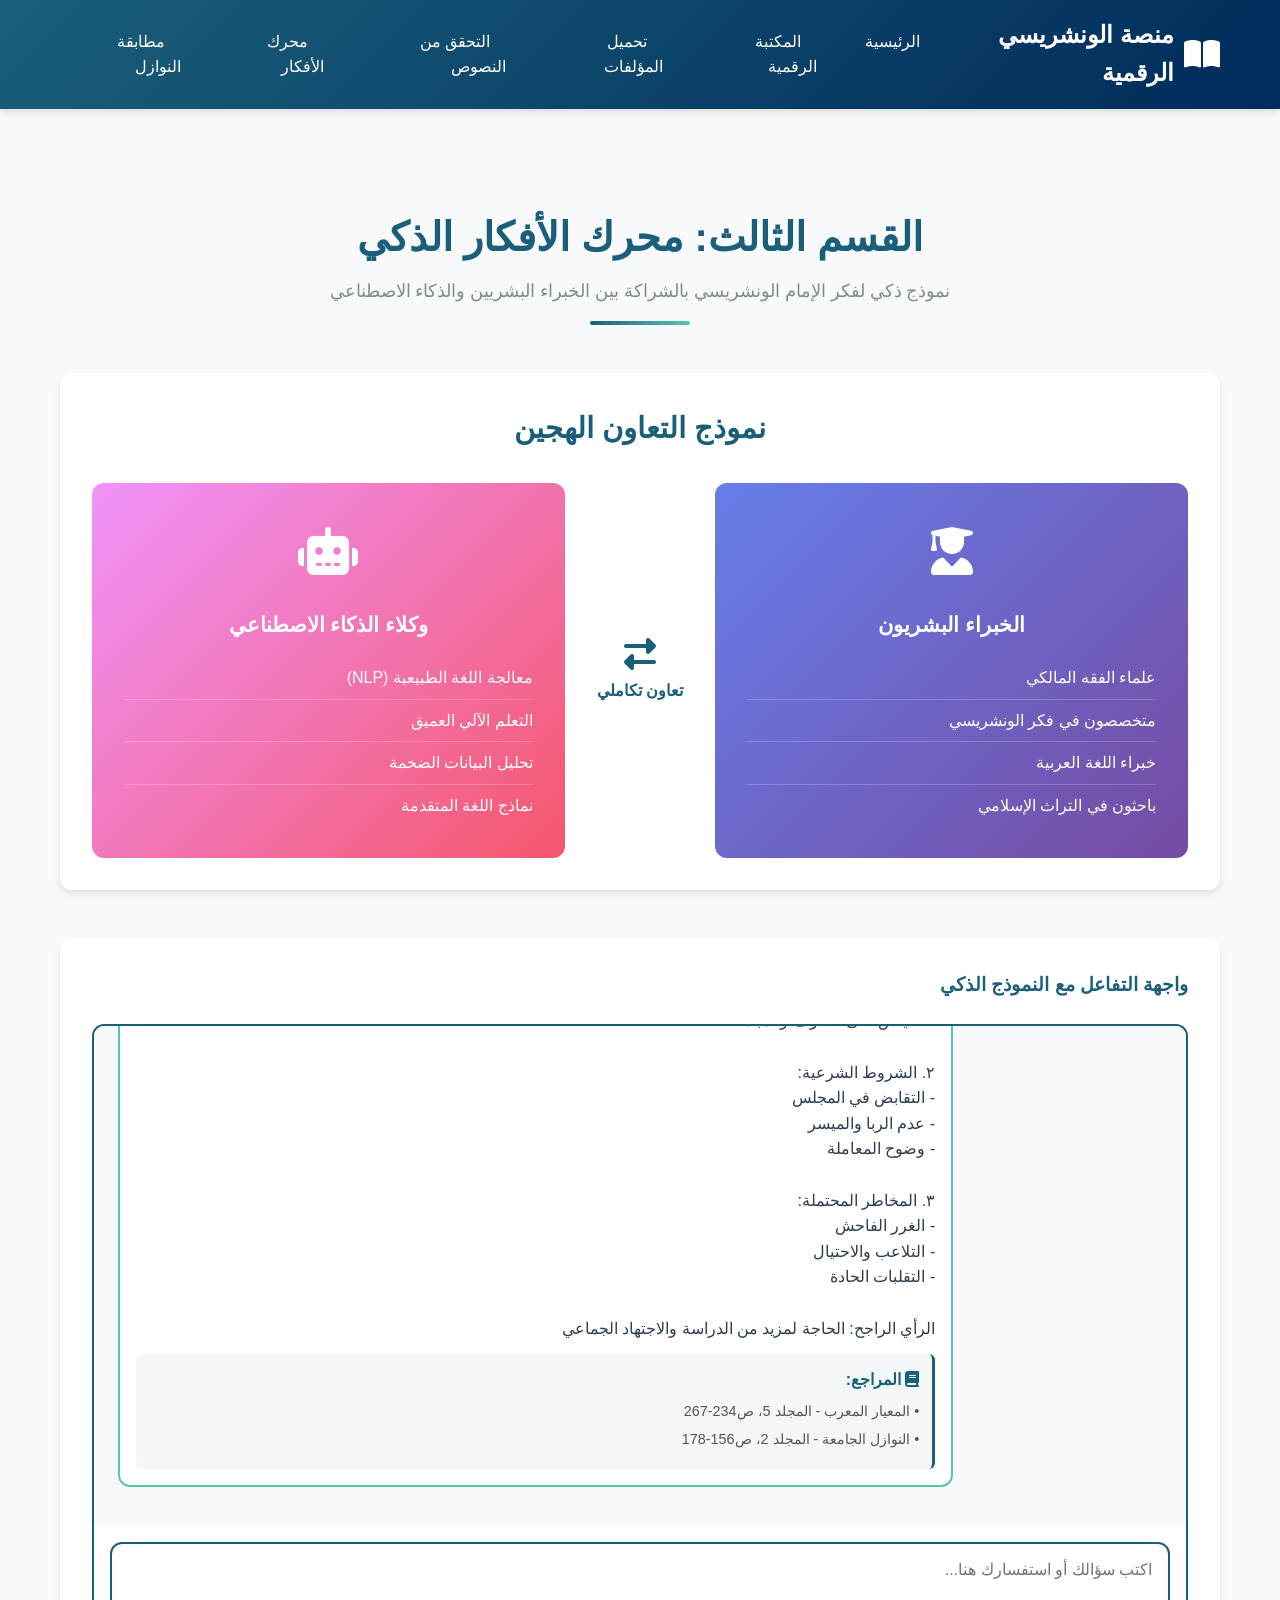
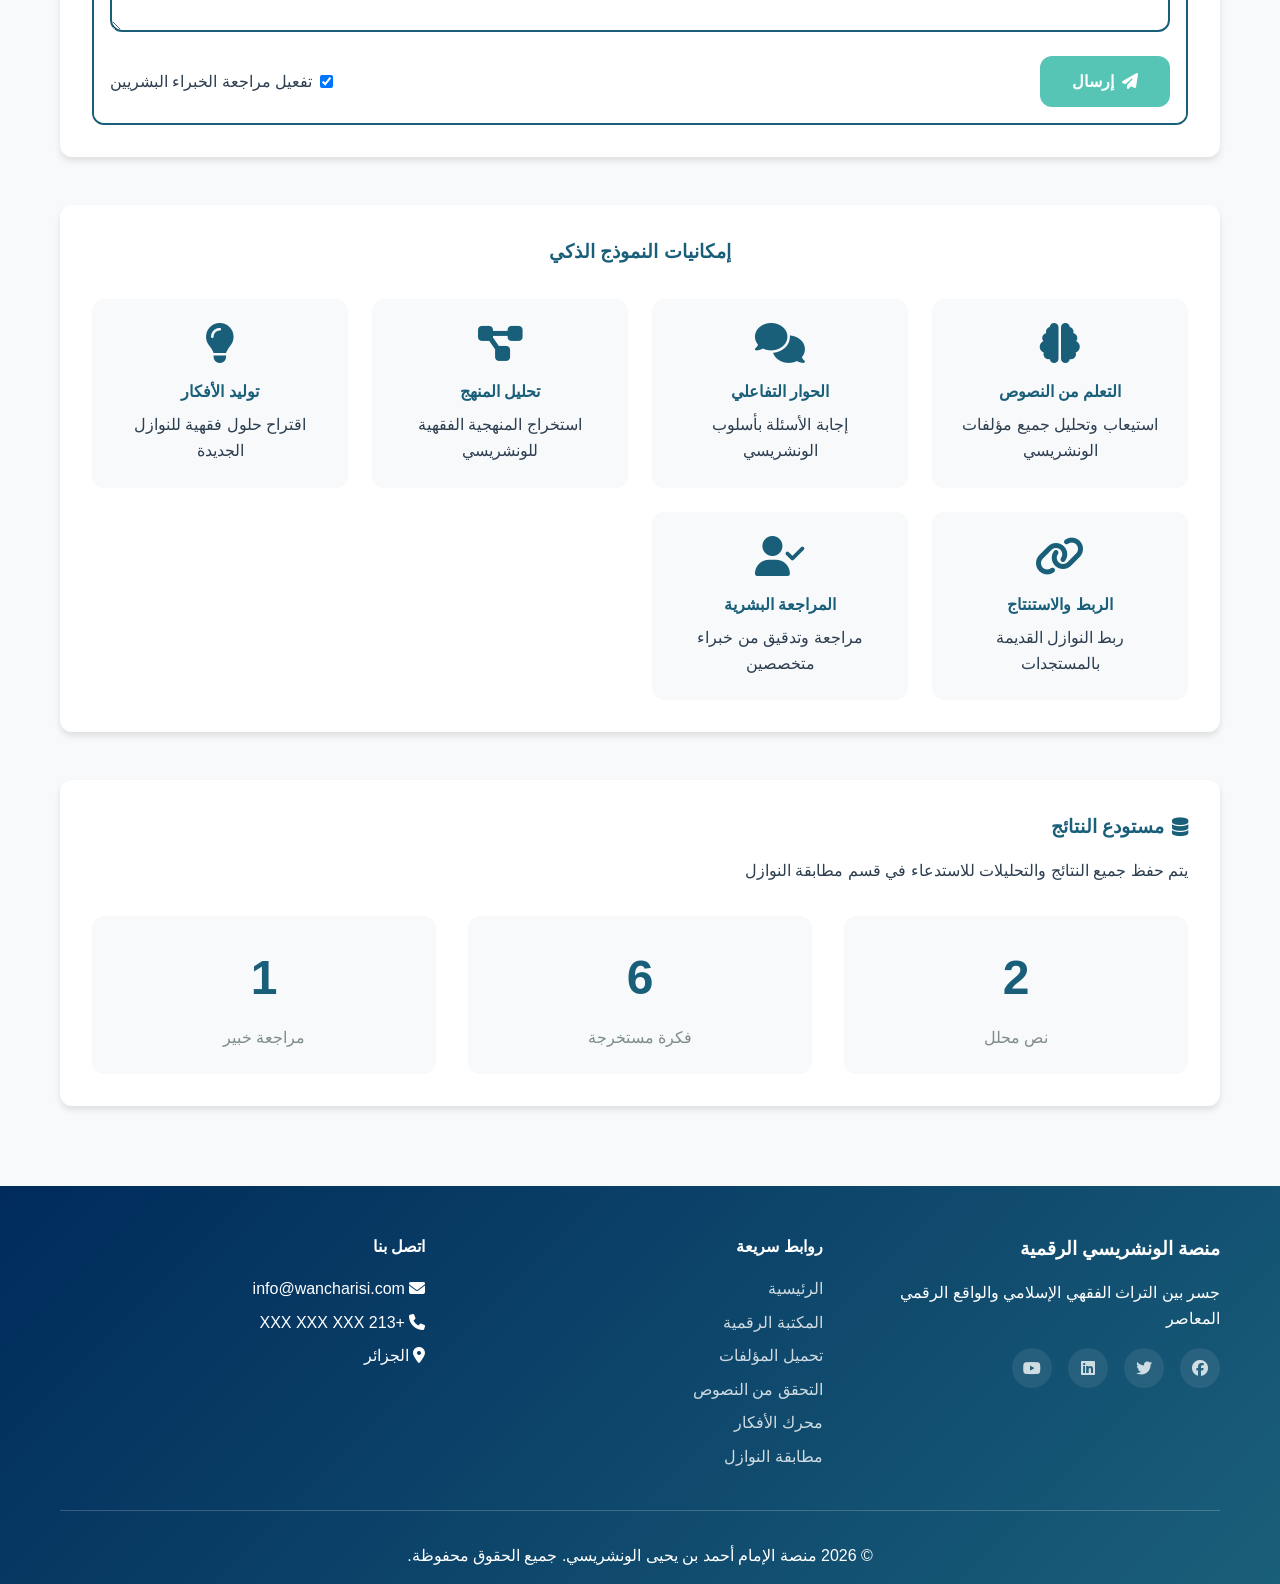
==== ai-engine.html @ 6809fb89 "إضافة منصة الإمام الونشريسي الرقمية - الإصدار الأول - إضافة جميع أقسام المنصة (تحميل المؤلفات، التحق" ====
<!DOCTYPE html>
<html lang="ar" dir="rtl">
<head>
    <meta charset="UTF-8">
    <meta name="viewport" content="width=device-width, initial-scale=1.0">
    <title>محرك الأفكار الذكي - منصة الونشريسي الرقمية</title>
    <link rel="stylesheet" href="styles.css">
    <link rel="stylesheet" href="https://cdnjs.cloudflare.com/ajax/libs/font-awesome/6.4.0/css/all.min.css">
</head>
<body>
    <!-- شريط التنقل -->
    <nav class="navbar">
        <div class="container">
            <div class="logo">
                <i class="fas fa-book-open"></i>
                <span>منصة الونشريسي الرقمية</span>
            </div>
            <ul class="nav-links">
                <li><a href="index.html" class="nav-link">الرئيسية</a></li>
                <li><a href="library.html" class="nav-link">المكتبة الرقمية</a></li>
                <li><a href="upload.html" class="nav-link">تحميل المؤلفات</a></li>
                <li><a href="verification.html" class="nav-link">التحقق من النصوص</a></li>
                <li><a href="ai-engine.html" class="nav-link active">محرك الأفكار</a></li>
                <li><a href="matching.html" class="nav-link">مطابقة النوازل</a></li>
            </ul>
            <button class="menu-toggle" id="menuToggle">
                <i class="fas fa-bars"></i>
            </button>
        </div>
    </nav>

    <!-- القسم الثالث: محرك الأفكار -->
    <section id="ai-engine" class="section" style="min-height: calc(100vh - 180px); padding-top: 6rem;">
        <div class="container">
            <div class="section-header">
                <h2>القسم الثالث: محرك الأفكار الذكي</h2>
                <p>نموذج ذكي لفكر الإمام الونشريسي بالشراكة بين الخبراء البشريين والذكاء الاصطناعي</p>
                <div class="divider"></div>
            </div>

            <div class="ai-engine-container">
                <div class="collaboration-model">
                    <h3>نموذج التعاون الهجين</h3>
                    <div class="collaboration-grid">
                        <div class="expert-card human">
                            <div class="expert-icon">
                                <i class="fas fa-user-graduate"></i>
                            </div>
                            <h4>الخبراء البشريون</h4>
                            <ul>
                                <li>علماء الفقه المالكي</li>
                                <li>متخصصون في فكر الونشريسي</li>
                                <li>خبراء اللغة العربية</li>
                                <li>باحثون في التراث الإسلامي</li>
                            </ul>
                        </div>
                        <div class="collaboration-arrow">
                            <i class="fas fa-exchange-alt"></i>
                            <span>تعاون تكاملي</span>
                        </div>
                        <div class="expert-card ai">
                            <div class="expert-icon">
                                <i class="fas fa-robot"></i>
                            </div>
                            <h4>وكلاء الذكاء الاصطناعي</h4>
                            <ul>
                                <li>معالجة اللغة الطبيعية (NLP)</li>
                                <li>التعلم الآلي العميق</li>
                                <li>تحليل البيانات الضخمة</li>
                                <li>نماذج اللغة المتقدمة</li>
                            </ul>
                        </div>
                    </div>
                </div>

                <div class="ai-model-interface">
                    <h3>واجهة التفاعل مع النموذج الذكي</h3>
                    <div class="chat-interface">
                        <div class="chat-messages" id="chatMessages">
                            <div class="system-message">
                                <i class="fas fa-info-circle"></i>
                                <p>مرحباً بك في محرك الأفكار الذكي. يمكنك طرح أسئلة فقهية أو استفسارات حول منهج الونشريسي.</p>
                            </div>
                        </div>
                        <div class="chat-input-area">
                            <textarea id="chatInput" placeholder="اكتب سؤالك أو استفسارك هنا..." rows="3"></textarea>
                            <div class="chat-controls">
                                <button class="btn btn-primary" id="sendMessage">
                                    <i class="fas fa-paper-plane"></i> إرسال
                                </button>
                                <div class="expert-toggle">
                                    <label>
                                        <input type="checkbox" id="humanExpert" checked>
                                        <span>تفعيل مراجعة الخبراء البشريين</span>
                                    </label>
                                </div>
                            </div>
                        </div>
                    </div>
                </div>

                <div class="ai-features">
                    <h3>إمكانيات النموذج الذكي</h3>
                    <div class="features-grid">
                        <div class="feature-card">
                            <i class="fas fa-brain"></i>
                            <h4>التعلم من النصوص</h4>
                            <p>استيعاب وتحليل جميع مؤلفات الونشريسي</p>
                        </div>
                        <div class="feature-card">
                            <i class="fas fa-comments"></i>
                            <h4>الحوار التفاعلي</h4>
                            <p>إجابة الأسئلة بأسلوب الونشريسي</p>
                        </div>
                        <div class="feature-card">
                            <i class="fas fa-project-diagram"></i>
                            <h4>تحليل المنهج</h4>
                            <p>استخراج المنهجية الفقهية للونشريسي</p>
                        </div>
                        <div class="feature-card">
                            <i class="fas fa-lightbulb"></i>
                            <h4>توليد الأفكار</h4>
                            <p>اقتراح حلول فقهية للنوازل الجديدة</p>
                        </div>
                        <div class="feature-card">
                            <i class="fas fa-link"></i>
                            <h4>الربط والاستنتاج</h4>
                            <p>ربط النوازل القديمة بالمستجدات</p>
                        </div>
                        <div class="feature-card">
                            <i class="fas fa-user-check"></i>
                            <h4>المراجعة البشرية</h4>
                            <p>مراجعة وتدقيق من خبراء متخصصين</p>
                        </div>
                    </div>
                </div>

                <div class="results-repository">
                    <h3><i class="fas fa-database"></i> مستودع النتائج</h3>
                    <p>يتم حفظ جميع النتائج والتحليلات للاستدعاء في قسم مطابقة النوازل</p>
                    <div class="repository-stats">
                        <div class="stat-item">
                            <span class="stat-number" id="analyzedTexts">0</span>
                            <span class="stat-label">نص محلل</span>
                        </div>
                        <div class="stat-item">
                            <span class="stat-number" id="generatedInsights">0</span>
                            <span class="stat-label">فكرة مستخرجة</span>
                        </div>
                        <div class="stat-item">
                            <span class="stat-number" id="expertReviews">0</span>
                            <span class="stat-label">مراجعة خبير</span>
                        </div>
                    </div>
                </div>
            </div>
        </div>
    </section>

    <!-- Footer -->
    <footer class="footer">
        <div class="container">
            <div class="footer-content">
                <div class="footer-section">
                    <h3>منصة الونشريسي الرقمية</h3>
                    <p>جسر بين التراث الفقهي الإسلامي والواقع الرقمي المعاصر</p>
                    <div class="social-links">
                        <a href="#"><i class="fab fa-facebook"></i></a>
                        <a href="#"><i class="fab fa-twitter"></i></a>
                        <a href="#"><i class="fab fa-linkedin"></i></a>
                        <a href="#"><i class="fab fa-youtube"></i></a>
                    </div>
                </div>
                <div class="footer-section">
                    <h4>روابط سريعة</h4>
                    <ul>
                        <li><a href="index.html">الرئيسية</a></li>
                        <li><a href="library.html">المكتبة الرقمية</a></li>
                        <li><a href="upload.html">تحميل المؤلفات</a></li>
                        <li><a href="verification.html">التحقق من النصوص</a></li>
                        <li><a href="ai-engine.html">محرك الأفكار</a></li>
                        <li><a href="matching.html">مطابقة النوازل</a></li>
                    </ul>
                </div>
                <div class="footer-section">
                    <h4>اتصل بنا</h4>
                    <ul>
                        <li><i class="fas fa-envelope"></i> info@wancharisi.com</li>
                        <li><i class="fas fa-phone"></i> +213 XXX XXX XXX</li>
                        <li><i class="fas fa-map-marker-alt"></i> الجزائر</li>
                    </ul>
                </div>
            </div>
            <div class="footer-bottom">
                <p>&copy; 2026 منصة الإمام أحمد بن يحيى الونشريسي. جميع الحقوق محفوظة.</p>
            </div>
        </div>
    </footer>

    <script src="demo-data.js"></script>
    <script src="script.js"></script>
</body>
</html>
---- styles.css ----
/* إعدادات عامة */
* {
    margin: 0;
    padding: 0;
    box-sizing: border-box;
}

:root {
    --primary-color: #1a5f7a;
    --secondary-color: #159895;
    --accent-color: #57c5b6;
    --dark-color: #002b5b;
    --light-bg: #f8f9fa;
    --white: #ffffff;
    --text-dark: #2c3e50;
    --text-light: #7f8c8d;
    --success: #27ae60;
    --warning: #f39c12;
    --danger: #e74c3c;
    --border-radius: 12px;
    --box-shadow: 0 4px 6px rgba(0, 0, 0, 0.1);
    --transition: all 0.3s ease;
}

body {
    font-family: 'Segoe UI', 'Cairo', Tahoma, Geneva, Verdana, sans-serif;
    line-height: 1.6;
    color: var(--text-dark);
    background: var(--light-bg);
    overflow-x: hidden;
}

.container {
    max-width: 1200px;
    margin: 0 auto;
    padding: 0 20px;
}

/* شريط التنقل */
.navbar {
    background: linear-gradient(135deg, var(--primary-color), var(--dark-color));
    padding: 1rem 0;
    position: sticky;
    top: 0;
    z-index: 1000;
    box-shadow: var(--box-shadow);
}

.navbar .container {
    display: flex;
    justify-content: space-between;
    align-items: center;
}

.logo {
    display: flex;
    align-items: center;
    gap: 10px;
    color: var(--white);
    font-size: 1.5rem;
    font-weight: bold;
}

.logo i {
    font-size: 2rem;
}

.nav-links {
    display: flex;
    list-style: none;
    gap: 2rem;
}

.nav-link {
    color: var(--white);
    text-decoration: none;
    padding: 0.5rem 1rem;
    border-radius: var(--border-radius);
    transition: var(--transition);
    position: relative;
}

.nav-link:hover,
.nav-link.active {
    background: rgba(255, 255, 255, 0.2);
}

.menu-toggle {
    display: none;
    background: none;
    border: none;
    color: var(--white);
    font-size: 1.5rem;
    cursor: pointer;
}

/* القسم الرئيسي */
.hero-section {
    min-height: 90vh;
    background: linear-gradient(135deg, var(--dark-color), var(--primary-color));
    position: relative;
    display: flex;
    align-items: center;
    padding: 4rem 0;
    color: var(--white);
}

.hero-overlay {
    position: absolute;
    top: 0;
    left: 0;
    right: 0;
    bottom: 0;
    background: url('data:image/svg+xml,<svg xmlns="http://www.w3.org/2000/svg" viewBox="0 0 1440 320"><path fill="rgba(255,255,255,0.1)" d="M0,96L48,112C96,128,192,160,288,160C384,160,480,128,576,122.7C672,117,768,139,864,149.3C960,160,1056,160,1152,138.7C1248,117,1344,75,1392,53.3L1440,32L1440,320L1392,320C1344,320,1248,320,1152,320C1056,320,960,320,864,320C768,320,672,320,576,320C480,320,384,320,288,320C192,320,96,320,48,320L0,320Z"></path></svg>') no-repeat bottom;
    background-size: cover;
    opacity: 0.3;
}

.hero-content {
    display: grid;
    grid-template-columns: 1fr 1fr;
    gap: 3rem;
    align-items: center;
    position: relative;
    z-index: 1;
}

.hero-text {
    animation: slideInRight 1s ease;
}

.main-title {
    font-size: 3rem;
    margin-bottom: 1rem;
    text-shadow: 2px 2px 4px rgba(0, 0, 0, 0.3);
}

.subtitle {
    font-size: 1.5rem;
    margin-bottom: 1.5rem;
    color: var(--accent-color);
}

.description {
    font-size: 1.1rem;
    line-height: 1.8;
    margin-bottom: 2rem;
    opacity: 0.9;
}

.hero-buttons {
    display: flex;
    gap: 1rem;
}

.btn {
    padding: 1rem 2rem;
    border: none;
    border-radius: var(--border-radius);
    font-size: 1rem;
    font-weight: bold;
    cursor: pointer;
    transition: var(--transition);
    text-decoration: none;
    display: inline-flex;
    align-items: center;
    gap: 0.5rem;
}

.btn-primary {
    background: var(--accent-color);
    color: var(--white);
}

.btn-primary:hover {
    background: var(--secondary-color);
    transform: translateY(-2px);
    box-shadow: 0 6px 12px rgba(0, 0, 0, 0.2);
}

.btn-secondary {
    background: transparent;
    color: var(--white);
    border: 2px solid var(--white);
}

.btn-secondary:hover {
    background: var(--white);
    color: var(--primary-color);
}

.hero-image {
    animation: slideInLeft 1s ease;
}

.scholar-card {
    background: rgba(255, 255, 255, 0.1);
    backdrop-filter: blur(10px);
    padding: 2rem;
    border-radius: var(--border-radius);
    border: 1px solid rgba(255, 255, 255, 0.2);
}

.card-icon {
    font-size: 4rem;
    text-align: center;
    margin-bottom: 1rem;
    color: var(--accent-color);
}

.scholar-card h3 {
    text-align: center;
    margin-bottom: 0.5rem;
    font-size: 1.5rem;
}

.scholar-dates {
    text-align: center;
    color: var(--accent-color);
    margin-bottom: 1rem;
    font-size: 1.1rem;
}

.scholar-bio {
    line-height: 1.8;
    opacity: 0.9;
}

/* قسم معلومات المنصة */
.about-section {
    padding: 5rem 0;
    background: var(--white);
}

.section-header {
    text-align: center;
    margin-bottom: 3rem;
}

.section-header h2 {
    font-size: 2.5rem;
    color: var(--primary-color);
    margin-bottom: 0.5rem;
}

.section-header p {
    font-size: 1.1rem;
    color: var(--text-light);
}

.divider {
    width: 100px;
    height: 4px;
    background: linear-gradient(90deg, var(--primary-color), var(--accent-color));
    margin: 1rem auto;
    border-radius: 2px;
}

.about-grid {
    display: grid;
    grid-template-columns: repeat(auto-fit, minmax(300px, 1fr));
    gap: 2rem;
    margin-bottom: 3rem;
}

.about-card {
    background: var(--light-bg);
    padding: 2rem;
    border-radius: var(--border-radius);
    text-align: center;
    transition: var(--transition);
}

.about-card:hover {
    transform: translateY(-5px);
    box-shadow: var(--box-shadow);
}

.about-card i {
    font-size: 3rem;
    color: var(--primary-color);
    margin-bottom: 1rem;
}

.about-card h3 {
    color: var(--primary-color);
    margin-bottom: 1rem;
}

.designer-card {
    background: linear-gradient(135deg, var(--primary-color), var(--secondary-color));
    color: var(--white);
    padding: 2rem;
    border-radius: var(--border-radius);
    box-shadow: var(--box-shadow);
}

.designer-info {
    max-width: 1000px;
    margin: 0 auto;
}

.designer-info i {
    font-size: 3rem;
    margin-bottom: 1rem;
    display: block;
}

.designer-info h3 {
    font-size: 1.8rem;
    margin-bottom: 1.5rem;
}

.designer-details p {
    margin-bottom: 0.8rem;
    font-size: 1.1rem;
}

.director-section {
    display: grid;
    grid-template-columns: 250px 1fr;
    gap: 3rem;
    align-items: center;
}

.director-photo {
    position: relative;
    width: 250px;
    height: 250px;
    border-radius: 50%;
    overflow: hidden;
    border: 5px solid var(--white);
    box-shadow: 0 8px 20px rgba(0, 0, 0, 0.3);
    background: rgba(255, 255, 255, 0.1);
}

.director-photo img {
    width: 100%;
    height: 100%;
    object-fit: cover;
    display: none;
}

.director-photo img.loaded {
    display: block;
}

.photo-placeholder {
    position: absolute;
    top: 0;
    left: 0;
    width: 100%;
    height: 100%;
    display: flex;
    align-items: center;
    justify-content: center;
    background: linear-gradient(135deg, rgba(255, 255, 255, 0.2), rgba(255, 255, 255, 0.1));
    backdrop-filter: blur(10px);
}

.photo-placeholder i {
    font-size: 6rem;
    color: var(--white);
    opacity: 0.7;
    margin: 0;
}

.director-details {
    text-align: right;
}

.director-details i {
    font-size: 2rem;
    margin-bottom: 0.5rem;
    color: var(--accent-color);
}

.director-details h3 {
    font-size: 2rem;
    margin-bottom: 1.5rem;
    color: var(--white);
    border-bottom: 2px solid var(--accent-color);
    padding-bottom: 0.5rem;
    display: inline-block;
}

.details-content {
    background: rgba(255, 255, 255, 0.1);
    padding: 1.5rem;
    border-radius: var(--border-radius);
    backdrop-filter: blur(10px);
}

.details-content p {
    margin-bottom: 1rem;
    font-size: 1.1rem;
    line-height: 1.8;
    display: flex;
    align-items: center;
    gap: 1rem;
}

.details-content p strong {
    color: var(--accent-color);
    min-width: 150px;
    font-size: 1.05rem;
}

/* الأقسام */
.section {
    padding: 5rem 0;
}

.alt-bg {
    background: var(--white);
}

/* قسم تحميل المؤلفات */
.content-grid {
    display: grid;
    grid-template-columns: 1fr 1fr;
    gap: 3rem;
    margin-bottom: 3rem;
}

.upload-area {
    background: var(--white);
    border: 3px dashed var(--primary-color);
    border-radius: var(--border-radius);
    padding: 3rem;
    text-align: center;
    transition: var(--transition);
    cursor: pointer;
}

.upload-area:hover {
    border-color: var(--accent-color);
    background: rgba(87, 197, 182, 0.05);
}

.upload-icon {
    font-size: 4rem;
    color: var(--primary-color);
    margin-bottom: 1rem;
}

.upload-area h3 {
    color: var(--primary-color);
    margin-bottom: 0.5rem;
}

.file-types {
    margin-top: 1rem;
    color: var(--text-light);
    font-size: 0.9rem;
}

.ocr-features {
    background: var(--white);
    padding: 2rem;
    border-radius: var(--border-radius);
    box-shadow: var(--box-shadow);
}

.ocr-features h3 {
    color: var(--primary-color);
    margin-bottom: 1.5rem;
}

.feature-list {
    display: flex;
    flex-direction: column;
    gap: 1.5rem;
}

.feature-item {
    display: flex;
    gap: 1rem;
    align-items: flex-start;
}

.feature-item i {
    color: var(--success);
    font-size: 1.5rem;
    margin-top: 0.2rem;
}

.feature-item h4 {
    color: var(--primary-color);
    margin-bottom: 0.3rem;
}

.uploaded-files {
    background: var(--white);
    padding: 2rem;
    border-radius: var(--border-radius);
    box-shadow: var(--box-shadow);
}

.uploaded-files h3 {
    color: var(--primary-color);
    margin-bottom: 1rem;
}

.no-files,
.no-data,
.no-results {
    text-align: center;
    color: var(--text-light);
    padding: 2rem;
    font-style: italic;
}

/* قسم التحقق */
.verification-container {
    display: flex;
    flex-direction: column;
    gap: 2rem;
}

.verification-panel {
    background: var(--white);
    padding: 2rem;
    border-radius: var(--border-radius);
    box-shadow: var(--box-shadow);
}

.form-select {
    width: 100%;
    padding: 1rem;
    border: 2px solid var(--primary-color);
    border-radius: var(--border-radius);
    font-size: 1rem;
    margin-top: 1rem;
    background: var(--white);
    color: var(--text-dark);
}

.mt-3 {
    margin-top: 1rem;
}

.verification-tabs {
    background: var(--white);
    border-radius: var(--border-radius);
    box-shadow: var(--box-shadow);
    overflow: hidden;
}

.tab-buttons {
    display: flex;
    background: var(--light-bg);
    border-bottom: 2px solid var(--primary-color);
}

.tab-btn {
    flex: 1;
    padding: 1rem;
    background: none;
    border: none;
    cursor: pointer;
    transition: var(--transition);
    display: flex;
    align-items: center;
    justify-content: center;
    gap: 0.5rem;
    color: var(--text-dark);
    font-weight: bold;
}

.tab-btn:hover {
    background: rgba(26, 95, 122, 0.1);
}

.tab-btn.active {
    background: var(--primary-color);
    color: var(--white);
}

.tab-content {
    padding: 2rem;
}

.tab-pane {
    display: none;
}

.tab-pane.active {
    display: block;
    animation: fadeIn 0.5s ease;
}

.verification-results {
    display: flex;
    flex-direction: column;
    gap: 1.5rem;
}

.result-item {
    display: flex;
    gap: 1rem;
    padding: 1.5rem;
    background: var(--light-bg);
    border-radius: var(--border-radius);
    border-right: 4px solid var(--primary-color);
}

.result-item i {
    font-size: 2rem;
    color: var(--primary-color);
}

.result-item h4 {
    color: var(--primary-color);
    margin-bottom: 0.5rem;
}

.progress-bar {
    width: 100%;
    height: 10px;
    background: #ddd;
    border-radius: 5px;
    overflow: hidden;
    margin-top: 1rem;
}

.progress-fill {
    height: 100%;
    background: linear-gradient(90deg, var(--primary-color), var(--accent-color));
    transition: width 1s ease;
}

.authenticity-score {
    margin-top: 1rem;
    padding: 1rem;
    background: var(--white);
    border-radius: var(--border-radius);
    text-align: center;
}

.score-value {
    font-size: 2rem;
    font-weight: bold;
    color: var(--primary-color);
}

.archive-section {
    background: var(--white);
    padding: 2rem;
    border-radius: var(--border-radius);
    box-shadow: var(--box-shadow);
}

.archive-section h3 {
    color: var(--primary-color);
    margin-bottom: 1rem;
    display: flex;
    align-items: center;
    gap: 0.5rem;
}

/* قسم محرك الأفكار */
.ai-engine-container {
    display: flex;
    flex-direction: column;
    gap: 3rem;
}

.collaboration-model {
    background: var(--white);
    padding: 2rem;
    border-radius: var(--border-radius);
    box-shadow: var(--box-shadow);
}

.collaboration-model h3 {
    color: var(--primary-color);
    text-align: center;
    margin-bottom: 2rem;
    font-size: 1.8rem;
}

.collaboration-grid {
    display: grid;
    grid-template-columns: 1fr auto 1fr;
    gap: 2rem;
    align-items: center;
}

.expert-card {
    padding: 2rem;
    border-radius: var(--border-radius);
    text-align: center;
}

.expert-card.human {
    background: linear-gradient(135deg, #667eea 0%, #764ba2 100%);
    color: var(--white);
}

.expert-card.ai {
    background: linear-gradient(135deg, #f093fb 0%, #f5576c 100%);
    color: var(--white);
}

.expert-icon {
    font-size: 3rem;
    margin-bottom: 1rem;
}

.expert-card h4 {
    margin-bottom: 1rem;
    font-size: 1.3rem;
}

.expert-card ul {
    list-style: none;
    text-align: right;
}

.expert-card ul li {
    padding: 0.5rem 0;
    border-bottom: 1px solid rgba(255, 255, 255, 0.2);
}

.expert-card ul li:last-child {
    border-bottom: none;
}

.collaboration-arrow {
    display: flex;
    flex-direction: column;
    align-items: center;
    gap: 0.5rem;
    color: var(--primary-color);
}

.collaboration-arrow i {
    font-size: 2rem;
    animation: pulse 2s infinite;
}

.collaboration-arrow span {
    font-weight: bold;
    white-space: nowrap;
}

.ai-model-interface {
    background: var(--white);
    padding: 2rem;
    border-radius: var(--border-radius);
    box-shadow: var(--box-shadow);
}

.ai-model-interface h3 {
    color: var(--primary-color);
    margin-bottom: 1.5rem;
}

.chat-interface {
    border: 2px solid var(--primary-color);
    border-radius: var(--border-radius);
    overflow: hidden;
}

.chat-messages {
    min-height: 300px;
    max-height: 500px;
    overflow-y: auto;
    padding: 1.5rem;
    background: var(--light-bg);
}

.system-message {
    background: var(--white);
    padding: 1rem;
    border-radius: var(--border-radius);
    display: flex;
    gap: 1rem;
    align-items: flex-start;
    border-right: 4px solid var(--primary-color);
}

.system-message i {
    color: var(--primary-color);
    font-size: 1.5rem;
}

.message {
    margin-bottom: 1rem;
    padding: 1rem;
    border-radius: var(--border-radius);
}

.message.user {
    background: var(--primary-color);
    color: var(--white);
    margin-left: 20%;
}

.message.ai {
    background: var(--white);
    border: 2px solid var(--accent-color);
    margin-right: 20%;
}

.chat-input-area {
    background: var(--white);
    padding: 1rem;
}

.chat-input-area textarea {
    width: 100%;
    padding: 1rem;
    border: 2px solid var(--primary-color);
    border-radius: var(--border-radius);
    resize: vertical;
    font-family: inherit;
    font-size: 1rem;
}

.chat-controls {
    display: flex;
    justify-content: space-between;
    align-items: center;
    margin-top: 1rem;
}

.expert-toggle label {
    display: flex;
    align-items: center;
    gap: 0.5rem;
    cursor: pointer;
}

.ai-features {
    background: var(--white);
    padding: 2rem;
    border-radius: var(--border-radius);
    box-shadow: var(--box-shadow);
}

.ai-features h3 {
    color: var(--primary-color);
    margin-bottom: 2rem;
    text-align: center;
}

.features-grid {
    display: grid;
    grid-template-columns: repeat(auto-fit, minmax(250px, 1fr));
    gap: 1.5rem;
}

.feature-card {
    background: var(--light-bg);
    padding: 1.5rem;
    border-radius: var(--border-radius);
    text-align: center;
    transition: var(--transition);
}

.feature-card:hover {
    transform: translateY(-5px);
    box-shadow: var(--box-shadow);
    background: linear-gradient(135deg, var(--primary-color), var(--accent-color));
    color: var(--white);
}

.feature-card i {
    font-size: 2.5rem;
    color: var(--primary-color);
    margin-bottom: 1rem;
}

.feature-card:hover i {
    color: var(--white);
}

.feature-card h4 {
    color: var(--primary-color);
    margin-bottom: 0.5rem;
}

.feature-card:hover h4 {
    color: var(--white);
}

.results-repository {
    background: var(--white);
    padding: 2rem;
    border-radius: var(--border-radius);
    box-shadow: var(--box-shadow);
}

.results-repository h3 {
    color: var(--primary-color);
    margin-bottom: 1rem;
    display: flex;
    align-items: center;
    gap: 0.5rem;
}

.repository-stats {
    display: grid;
    grid-template-columns: repeat(3, 1fr);
    gap: 2rem;
    margin-top: 2rem;
}

.stat-item {
    text-align: center;
    padding: 1.5rem;
    background: var(--light-bg);
    border-radius: var(--border-radius);
}

.stat-number {
    display: block;
    font-size: 3rem;
    font-weight: bold;
    color: var(--primary-color);
    margin-bottom: 0.5rem;
}

.stat-label {
    color: var(--text-light);
    font-size: 1rem;
}

/* قسم مطابقة النوازل */
.matching-container {
    display: flex;
    flex-direction: column;
    gap: 3rem;
}

.matching-intro {
    background: var(--white);
    padding: 2rem;
    border-radius: var(--border-radius);
    box-shadow: var(--box-shadow);
}

.intro-grid {
    display: grid;
    grid-template-columns: 1fr auto 1fr;
    gap: 2rem;
    align-items: center;
}

.intro-card {
    padding: 2rem;
    border-radius: var(--border-radius);
    text-align: center;
}

.intro-card.historical {
    background: linear-gradient(135deg, #a8edea 0%, #fed6e3 100%);
}

.intro-card.modern {
    background: linear-gradient(135deg, #ffecd2 0%, #fcb69f 100%);
}

.intro-card i {
    font-size: 3rem;
    color: var(--primary-color);
    margin-bottom: 1rem;
}

.intro-card h3 {
    color: var(--primary-color);
    margin-bottom: 0.5rem;
}

.matching-arrow {
    font-size: 2rem;
    color: var(--primary-color);
    animation: pulse 2s infinite;
}

.matching-interface {
    display: grid;
    grid-template-columns: 1fr 1fr;
    gap: 2rem;
}

.matching-input,
.matching-results {
    background: var(--white);
    padding: 2rem;
    border-radius: var(--border-radius);
    box-shadow: var(--box-shadow);
}

.matching-input h3,
.matching-results h3 {
    color: var(--primary-color);
    margin-bottom: 1.5rem;
}

#modernIssue {
    width: 100%;
    padding: 1rem;
    border: 2px solid var(--primary-color);
    border-radius: var(--border-radius);
    font-family: inherit;
    font-size: 1rem;
    resize: vertical;
}

.matching-options {
    margin: 2rem 0;
}

.matching-options h4 {
    color: var(--primary-color);
    margin-bottom: 1rem;
}

.options-grid {
    display: grid;
    grid-template-columns: repeat(2, 1fr);
    gap: 1rem;
}

.option-item {
    display: flex;
    align-items: center;
    gap: 0.5rem;
    padding: 0.8rem;
    background: var(--light-bg);
    border-radius: var(--border-radius);
    cursor: pointer;
}

.option-item:hover {
    background: rgba(26, 95, 122, 0.1);
}

.expert-participation h4 {
    color: var(--primary-color);
    margin-bottom: 1rem;
}

.participation-toggle {
    display: flex;
    gap: 2rem;
    margin-bottom: 2rem;
}

.participation-toggle label {
    display: flex;
    align-items: center;
    gap: 0.5rem;
    cursor: pointer;
    padding: 1rem;
    background: var(--light-bg);
    border-radius: var(--border-radius);
    flex: 1;
}

.participation-toggle label:hover {
    background: rgba(26, 95, 122, 0.1);
}

.btn-large {
    width: 100%;
    padding: 1.5rem;
    font-size: 1.2rem;
}

.examples-section {
    background: var(--white);
    padding: 2rem;
    border-radius: var(--border-radius);
    box-shadow: var(--box-shadow);
}

.examples-section h3 {
    color: var(--primary-color);
    margin-bottom: 2rem;
    text-align: center;
}

.examples-grid {
    display: grid;
    grid-template-columns: repeat(auto-fit, minmax(300px, 1fr));
    gap: 1.5rem;
}

.example-card {
    padding: 1.5rem;
    background: var(--light-bg);
    border-radius: var(--border-radius);
    cursor: pointer;
    transition: var(--transition);
    text-align: center;
}

.example-card:hover {
    transform: translateY(-5px);
    box-shadow: var(--box-shadow);
    background: var(--primary-color);
    color: var(--white);
}

.example-card i {
    font-size: 2.5rem;
    color: var(--accent-color);
    margin-bottom: 1rem;
}

.example-card:hover i {
    color: var(--white);
}

.example-card h4 {
    color: var(--primary-color);
    margin-bottom: 0.5rem;
}

.example-card:hover h4 {
    color: var(--white);
}

.methodology-section {
    background: var(--white);
    padding: 2rem;
    border-radius: var(--border-radius);
    box-shadow: var(--box-shadow);
}

.methodology-section h3 {
    color: var(--primary-color);
    margin-bottom: 2rem;
    text-align: center;
}

.methodology-steps {
    display: grid;
    grid-template-columns: repeat(auto-fit, minmax(200px, 1fr));
    gap: 2rem;
}

.step {
    text-align: center;
    padding: 1.5rem;
    background: var(--light-bg);
    border-radius: var(--border-radius);
    position: relative;
}

.step-number {
    width: 50px;
    height: 50px;
    background: var(--primary-color);
    color: var(--white);
    border-radius: 50%;
    display: flex;
    align-items: center;
    justify-content: center;
    font-size: 1.5rem;
    font-weight: bold;
    margin: 0 auto 1rem;
}

.step h4 {
    color: var(--primary-color);
    margin-bottom: 0.5rem;
}

/* Footer */
.footer {
    background: linear-gradient(135deg, var(--dark-color), var(--primary-color));
    color: var(--white);
    padding: 3rem 0 1rem;
}

.footer-content {
    display: grid;
    grid-template-columns: repeat(auto-fit, minmax(250px, 1fr));
    gap: 2rem;
    margin-bottom: 2rem;
}

.footer-section h3,
.footer-section h4 {
    margin-bottom: 1rem;
}

.footer-section ul {
    list-style: none;
}

.footer-section ul li {
    margin-bottom: 0.5rem;
}

.footer-section a {
    color: var(--white);
    text-decoration: none;
    opacity: 0.8;
    transition: var(--transition);
}

.footer-section a:hover {
    opacity: 1;
    color: var(--accent-color);
}

.social-links {
    display: flex;
    gap: 1rem;
    margin-top: 1rem;
}

.social-links a {
    width: 40px;
    height: 40px;
    display: flex;
    align-items: center;
    justify-content: center;
    background: rgba(255, 255, 255, 0.1);
    border-radius: 50%;
    transition: var(--transition);
}

.social-links a:hover {
    background: var(--accent-color);
    transform: translateY(-3px);
}

.footer-bottom {
    text-align: center;
    padding-top: 2rem;
    border-top: 1px solid rgba(255, 255, 255, 0.2);
}

/* الرسوم المتحركة */
@keyframes fadeIn {
    from {
        opacity: 0;
    }
    to {
        opacity: 1;
    }
}

@keyframes slideInRight {
    from {
        transform: translateX(50px);
        opacity: 0;
    }
    to {
        transform: translateX(0);
        opacity: 1;
    }
}

@keyframes slideInLeft {
    from {
        transform: translateX(-50px);
        opacity: 0;
    }
    to {
        transform: translateX(0);
        opacity: 1;
    }
}

@keyframes pulse {
    0%, 100% {
        transform: scale(1);
    }
    50% {
        transform: scale(1.1);
    }
}

/* التصميم المتجاوب */
@media (max-width: 768px) {
    .nav-links {
        display: none;
    }

    .menu-toggle {
        display: block;
    }

    .hero-content {
        grid-template-columns: 1fr;
    }

    .main-title {
        font-size: 2rem;
    }

    .subtitle {
        font-size: 1.2rem;
    }

    .content-grid,
    .collaboration-grid,
    .intro-grid,
    .matching-interface {
        grid-template-columns: 1fr;
    }

    .collaboration-arrow,
    .matching-arrow {
        transform: rotate(90deg);
    }

    .tab-buttons {
        flex-wrap: wrap;
    }

    .tab-btn {
        flex: 1 1 45%;
    }

    .repository-stats {
        grid-template-columns: 1fr;
    }

    .director-section {
        grid-template-columns: 1fr;
        gap: 2rem;
        text-align: center;
    }

    .director-photo {
        margin: 0 auto;
    }

    .director-details {
        text-align: center;
    }

    .director-details h3 {
        display: block;
        width: 100%;
    }

    .details-content p {
        flex-direction: column;
        text-align: center;
        gap: 0.3rem;
    }

    .details-content p strong {
        min-width: auto;
    }
}

@media (max-width: 480px) {
    .hero-buttons {
        flex-direction: column;
    }

    .btn {
        width: 100%;
        justify-content: center;
    }

    .options-grid {
        grid-template-columns: 1fr;
    }

    .participation-toggle {
        flex-direction: column;
    }
}
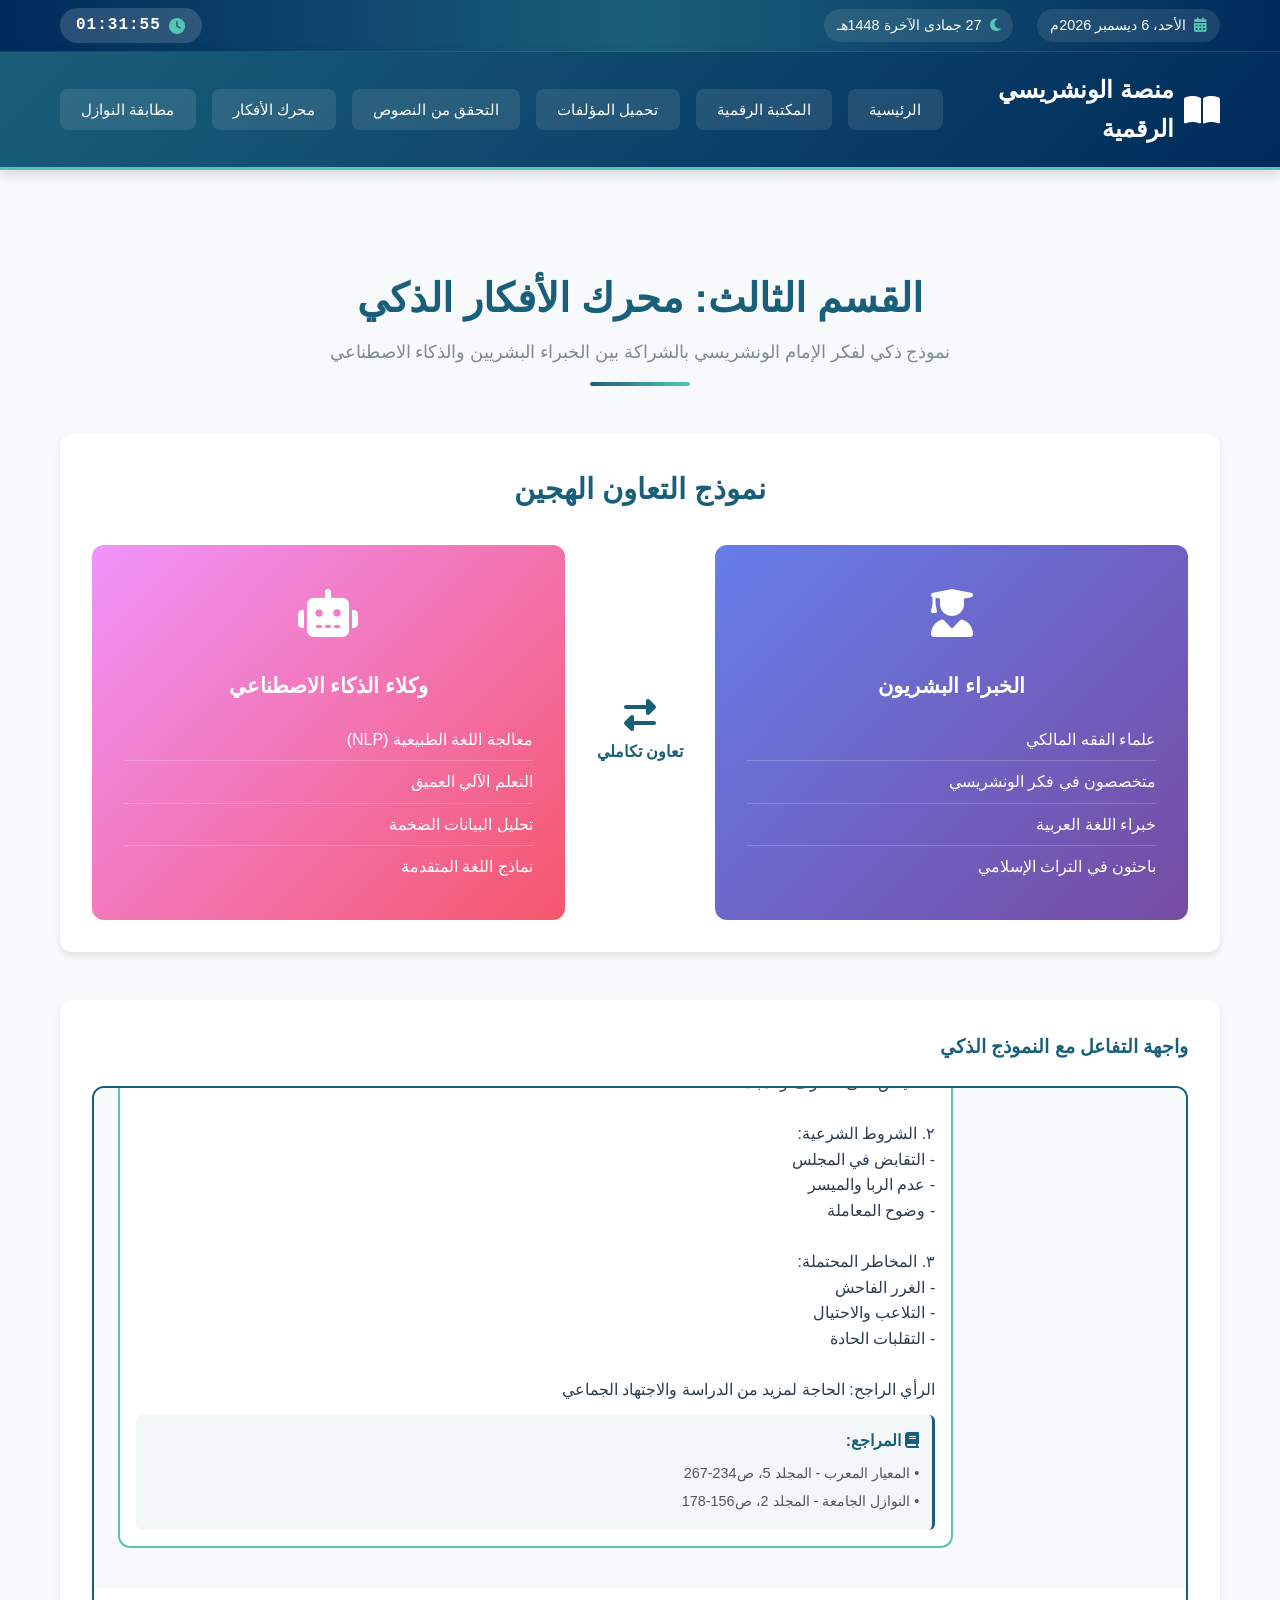
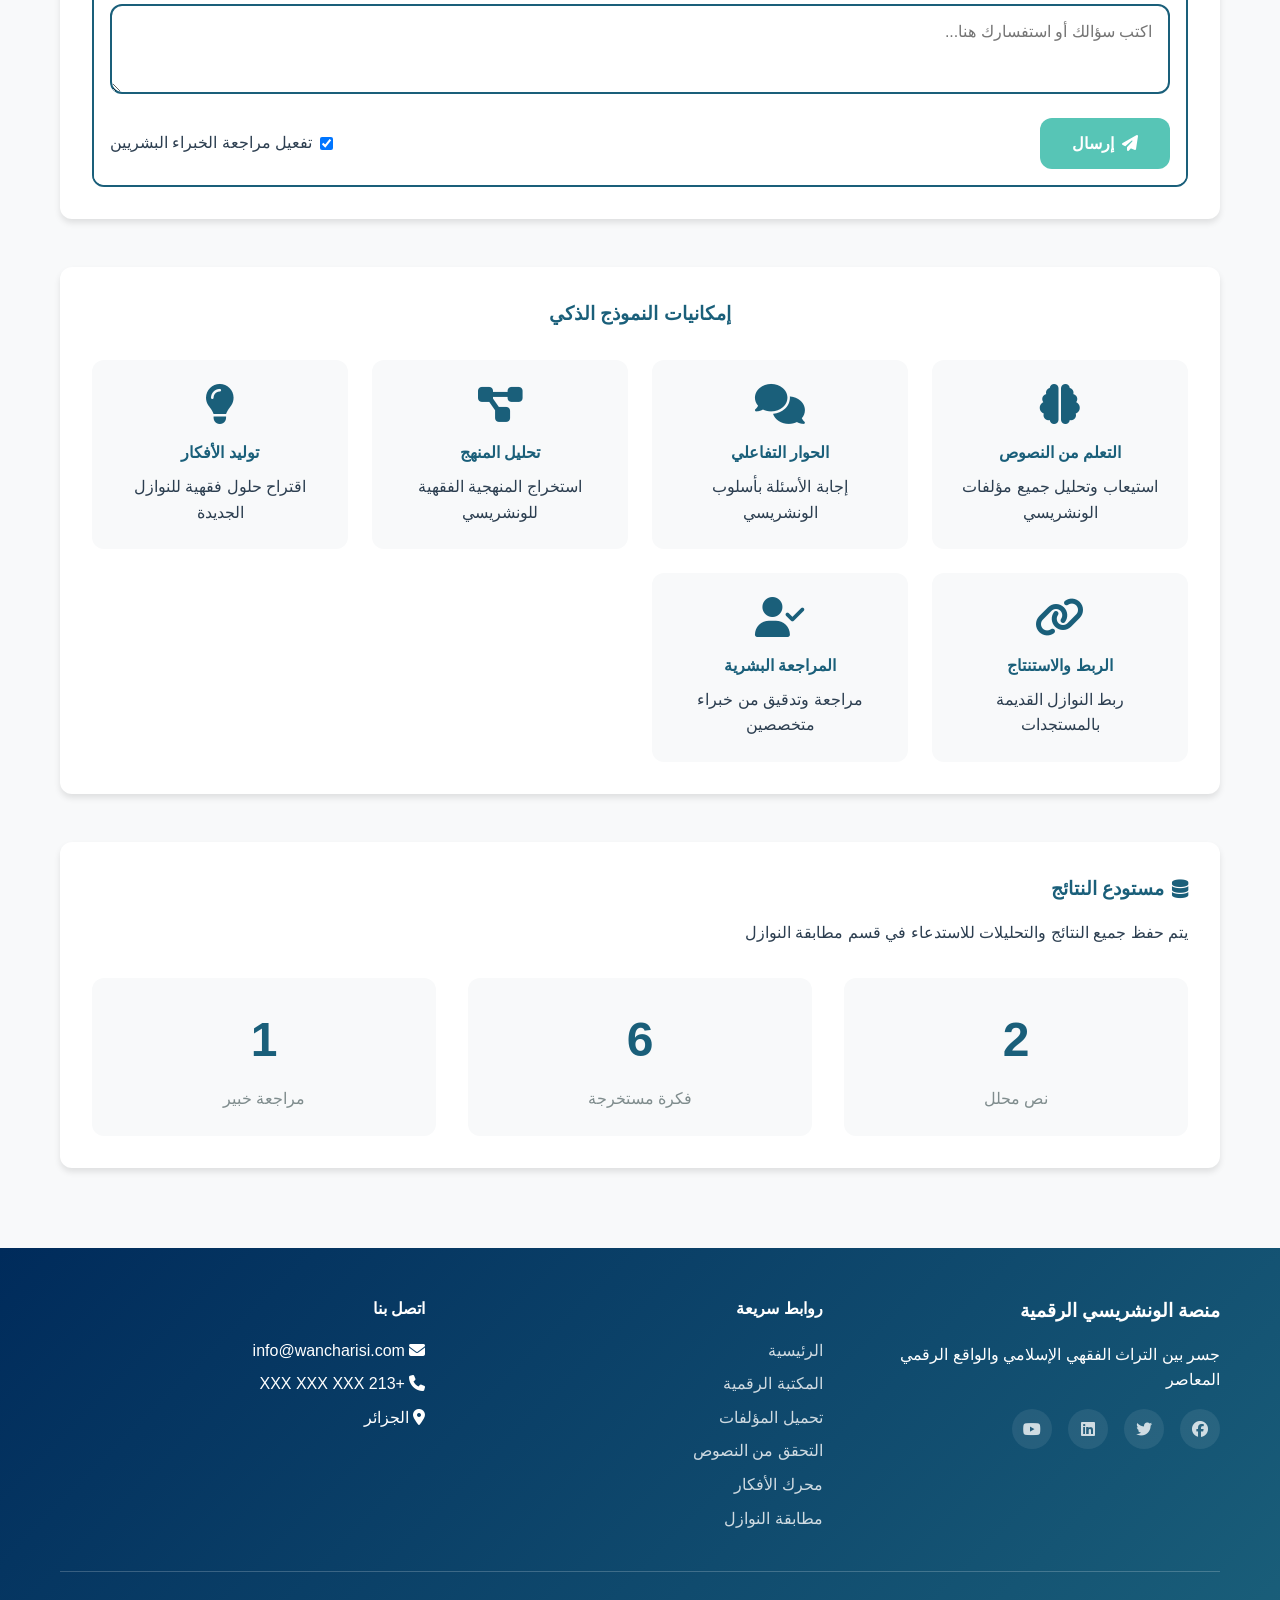
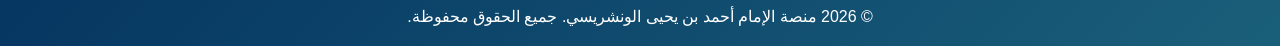
==== commit 11f4cec9: "إضافة التاريخ الهجري والميلادي والتوقيت في أعلى المنصة - إنشاء ملف date-time.js لحساب وعرض التواريخ " ====
--- a/ai-engine.html
+++ b/ai-engine.html
@@ -8,6 +8,26 @@
     <link rel="stylesheet" href="https://cdnjs.cloudflare.com/ajax/libs/font-awesome/6.4.0/css/all.min.css">
 </head>
 <body>
+    <!-- شريط التاريخ والوقت -->
+    <div class="datetime-bar">
+        <div class="container">
+            <div class="date-section">
+                <div class="date-item">
+                    <i class="fas fa-calendar-alt"></i>
+                    <span id="gregorian-date">جاري التحميل...</span>
+                </div>
+                <div class="date-item">
+                    <i class="fas fa-moon"></i>
+                    <span id="hijri-date">جاري التحميل...</span>
+                </div>
+            </div>
+            <div class="time-section">
+                <i class="fas fa-clock"></i>
+                <span id="current-time">00:00:00</span>
+            </div>
+        </div>
+    </div>
+
     <!-- شريط التنقل -->
     <nav class="navbar">
         <div class="container">
@@ -197,6 +217,7 @@
         </div>
     </footer>
 
+    <script src="date-time.js"></script>
     <script src="demo-data.js"></script>
     <script src="script.js"></script>
 </body>
--- a/styles.css
+++ b/styles.css
@@ -37,13 +37,69 @@
 }
 
 /* شريط التنقل */
+/* شريط التاريخ والوقت */
+.datetime-bar {
+    background: linear-gradient(90deg, var(--dark-color), var(--primary-color), var(--dark-color));
+    padding: 0.5rem 0;
+    color: var(--white);
+    font-size: 0.9rem;
+    border-bottom: 1px solid rgba(255, 255, 255, 0.1);
+}
+
+.datetime-bar .container {
+    display: flex;
+    justify-content: space-between;
+    align-items: center;
+    flex-wrap: wrap;
+    gap: 1rem;
+}
+
+.date-section {
+    display: flex;
+    gap: 1.5rem;
+    align-items: center;
+}
+
+.date-item {
+    display: flex;
+    align-items: center;
+    gap: 0.5rem;
+    padding: 0.3rem 0.8rem;
+    background: rgba(255, 255, 255, 0.1);
+    border-radius: 20px;
+    backdrop-filter: blur(5px);
+}
+
+.date-item i {
+    color: var(--accent-color);
+}
+
+.time-section {
+    display: flex;
+    align-items: center;
+    gap: 0.5rem;
+    padding: 0.3rem 1rem;
+    background: rgba(255, 255, 255, 0.15);
+    border-radius: 20px;
+    font-weight: bold;
+    font-size: 1rem;
+    letter-spacing: 1px;
+    font-family: 'Courier New', monospace;
+}
+
+.time-section i {
+    color: var(--accent-color);
+    animation: pulse 2s ease-in-out infinite;
+}
+
 .navbar {
     background: linear-gradient(135deg, var(--primary-color), var(--dark-color));
-    padding: 1rem 0;
+    padding: 1.2rem 0;
     position: sticky;
     top: 0;
     z-index: 1000;
-    box-shadow: var(--box-shadow);
+    box-shadow: 0 4px 12px rgba(0, 0, 0, 0.15);
+    border-bottom: 3px solid var(--accent-color);
 }
 
 .navbar .container {
@@ -68,21 +124,62 @@
 .nav-links {
     display: flex;
     list-style: none;
-    gap: 2rem;
+    gap: 1rem;
 }
 
 .nav-link {
     color: var(--white);
     text-decoration: none;
-    padding: 0.5rem 1rem;
-    border-radius: var(--border-radius);
-    transition: var(--transition);
+    padding: 0.6rem 1.2rem;
+    border-radius: 8px;
+    transition: all 0.3s ease;
     position: relative;
-}
-
-.nav-link:hover,
+    font-weight: 500;
+    border: 2px solid transparent;
+    background: rgba(255, 255, 255, 0.1);
+    backdrop-filter: blur(10px);
+    font-size: 0.95rem;
+    white-space: nowrap;
+}
+
+.nav-link:hover {
+    background: rgba(255, 255, 255, 0.2);
+    border-color: rgba(255, 255, 255, 0.3);
+    transform: translateY(-2px);
+    box-shadow: 0 4px 12px rgba(0, 0, 0, 0.15);
+}
+
 .nav-link.active {
-    background: rgba(255, 255, 255, 0.2);
+    background: var(--white);
+    color: var(--primary-color);
+    font-weight: bold;
+    border: 2px solid var(--accent-color);
+    box-shadow: 0 4px 15px rgba(0, 0, 0, 0.25);
+    transform: translateY(-1px);
+}
+
+.nav-link.active::before {
+    content: '';
+    position: absolute;
+    top: -8px;
+    left: 50%;
+    transform: translateX(-50%);
+    width: 0;
+    height: 0;
+    border-left: 6px solid transparent;
+    border-right: 6px solid transparent;
+    border-top: 6px solid var(--accent-color);
+}
+
+.nav-link.active::after {
+    content: '●';
+    position: absolute;
+    bottom: -10px;
+    left: 50%;
+    transform: translateX(-50%);
+    color: var(--accent-color);
+    font-size: 8px;
+    animation: pulse 2s ease-in-out infinite;
 }
 
 .menu-toggle {
@@ -1281,6 +1378,24 @@
 
 /* التصميم المتجاوب */
 @media (max-width: 768px) {
+    .datetime-bar .container {
+        flex-direction: column;
+        gap: 0.5rem;
+        text-align: center;
+    }
+
+    .date-section {
+        flex-direction: column;
+        gap: 0.5rem;
+        width: 100%;
+    }
+
+    .date-item,
+    .time-section {
+        font-size: 0.85rem;
+        padding: 0.3rem 0.6rem;
+    }
+
     .nav-links {
         display: none;
     }
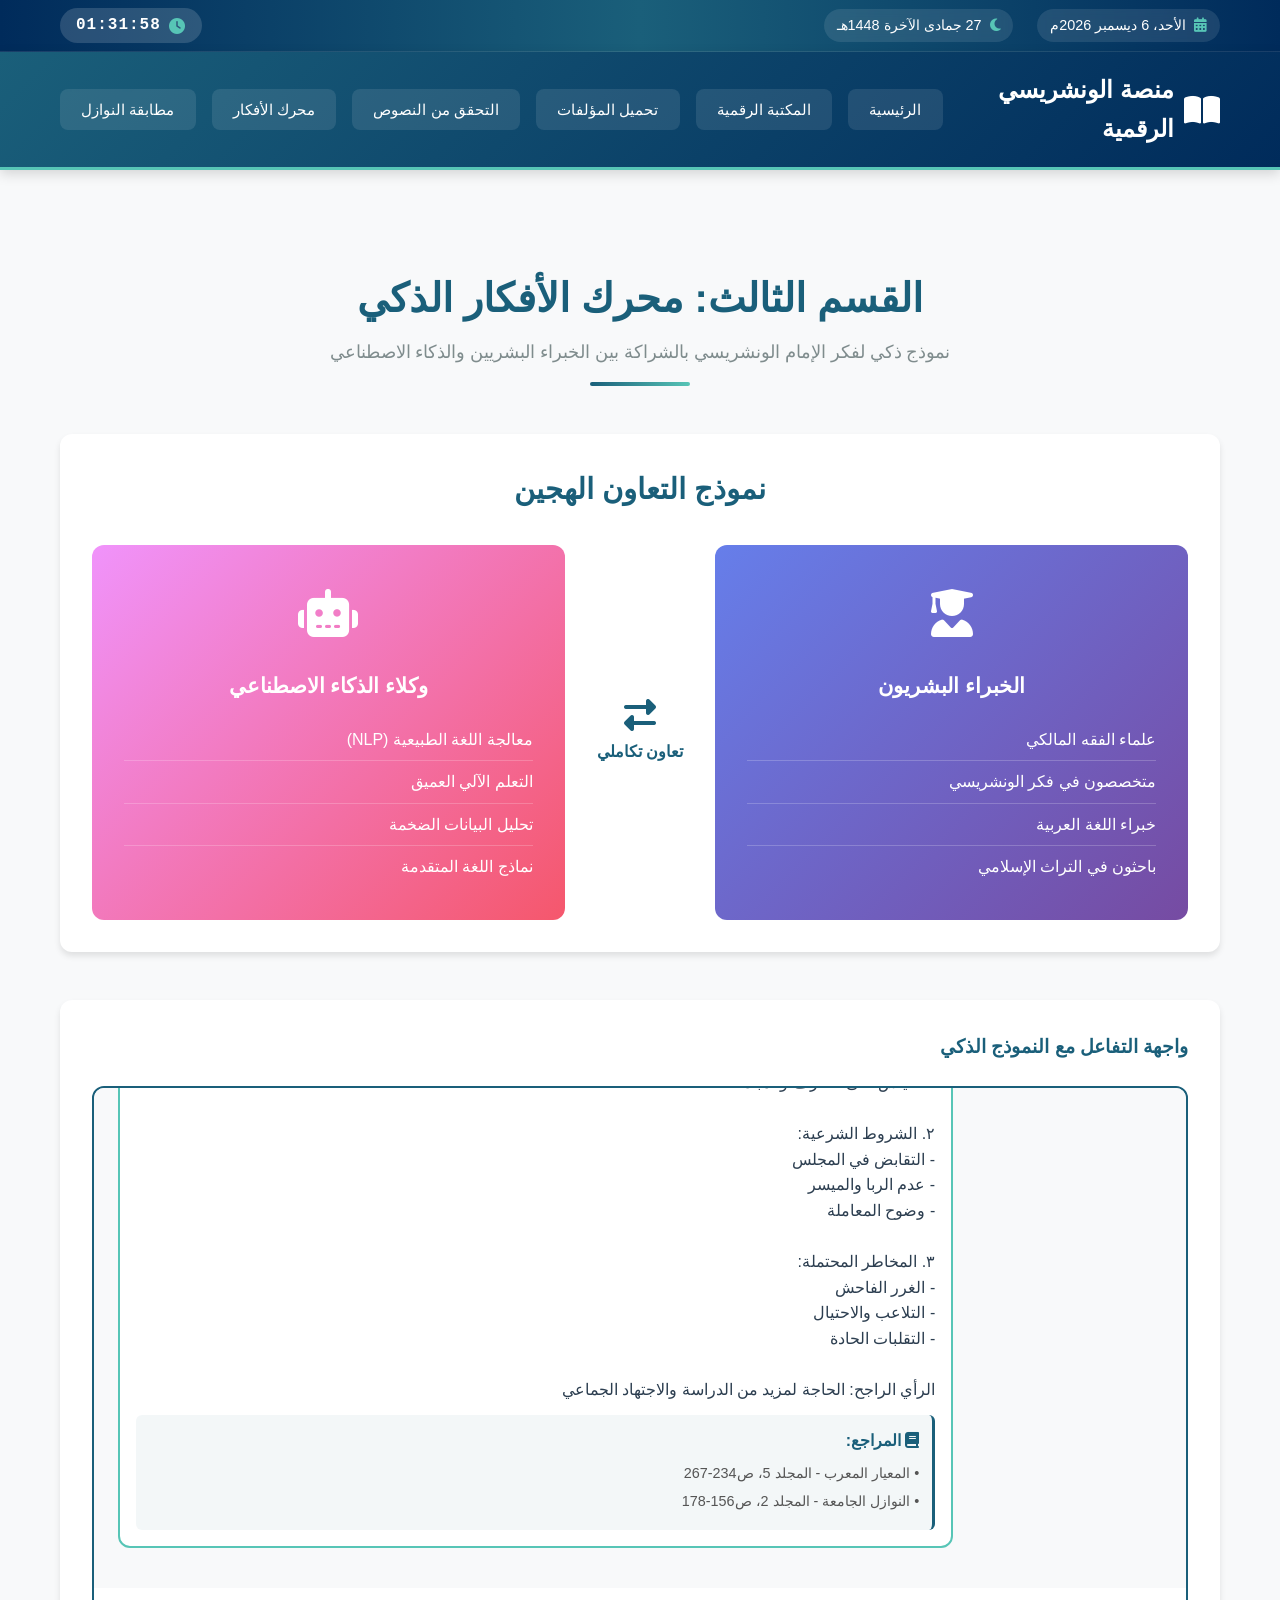
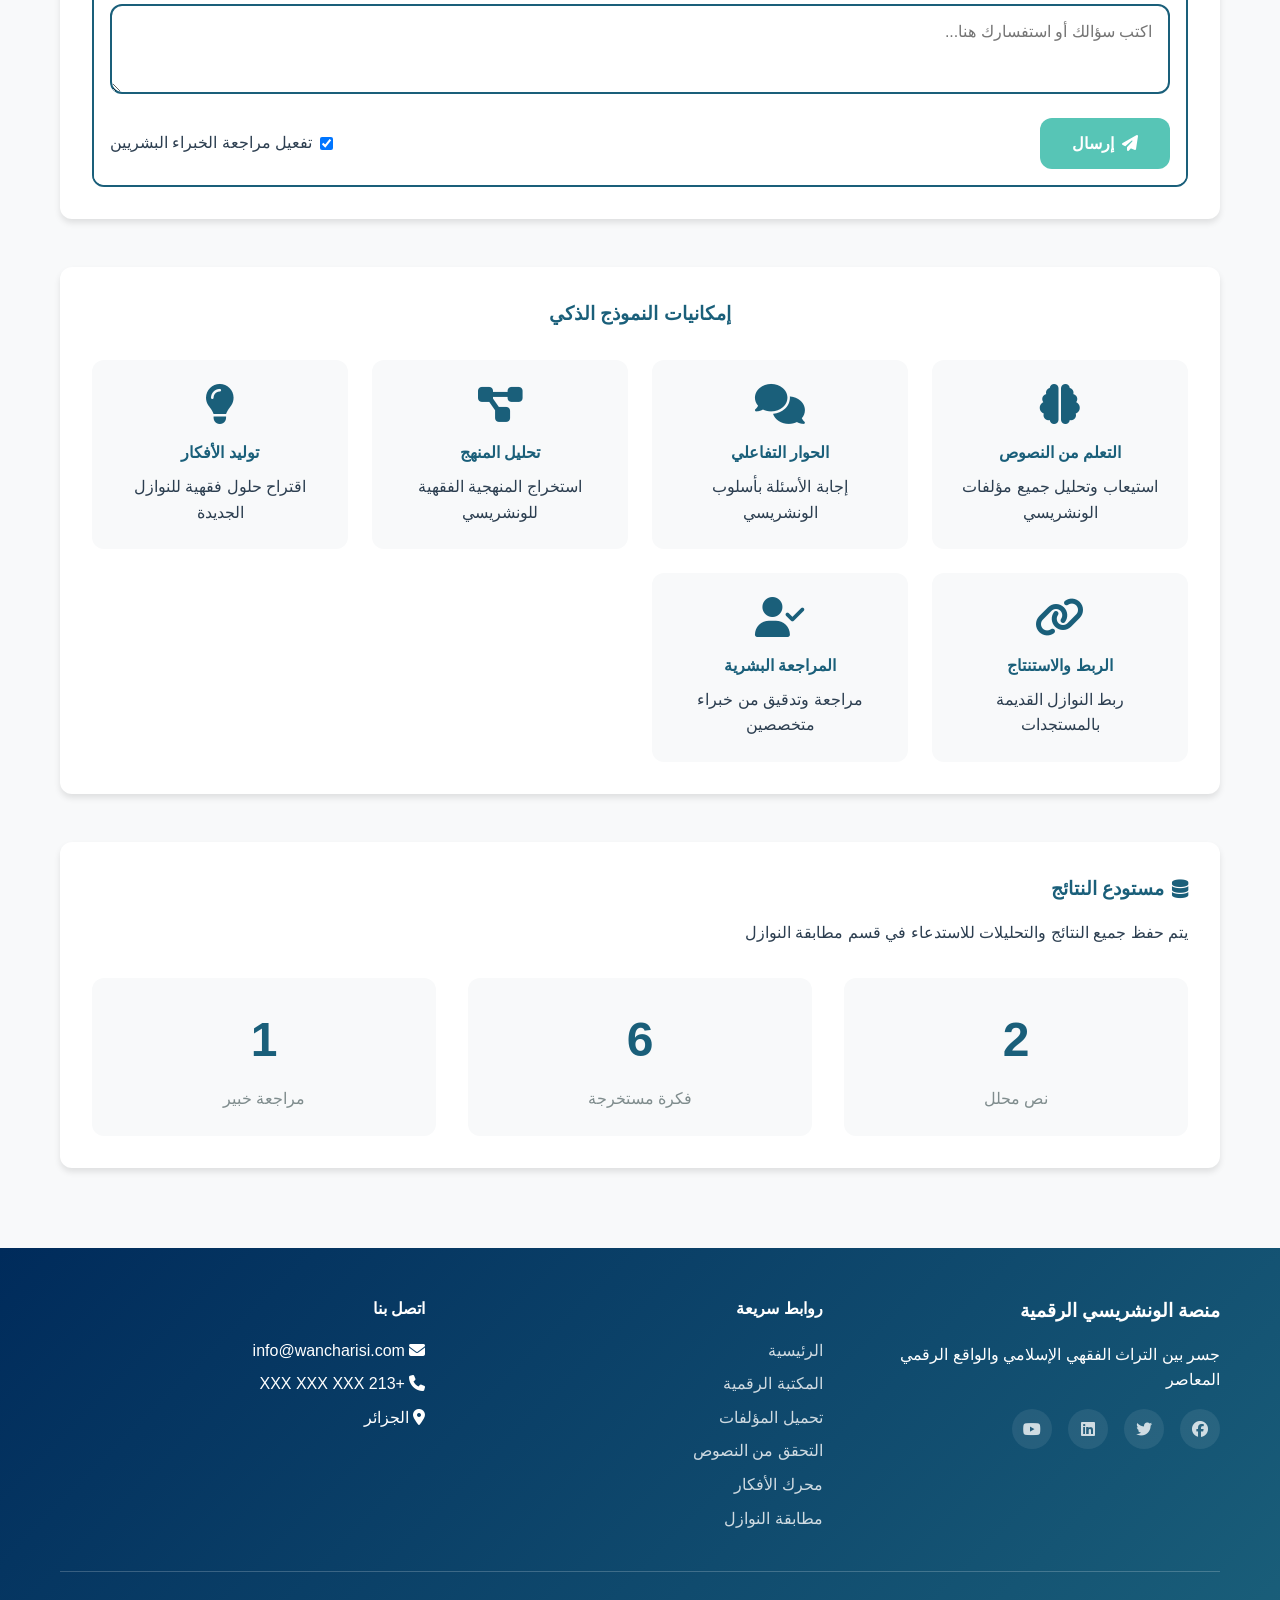
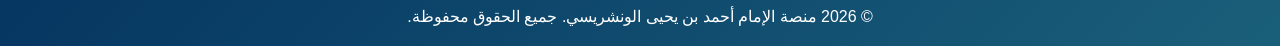
==== commit 8f2c07f6: "إضافة قاعدة بيانات شاملة للنوازل التاريخية والرقمية مع أمثلة معالجة افتراضياً - إنشاء nawazil-databa" ====
--- a/ai-engine.html
+++ b/ai-engine.html
@@ -218,6 +218,7 @@
     </footer>
 
     <script src="date-time.js"></script>
+    <script src="nawazil-database.js"></script>
     <script src="demo-data.js"></script>
     <script src="script.js"></script>
 </body>
--- a/styles.css
+++ b/styles.css
@@ -1222,6 +1222,38 @@
     color: var(--white);
 }
 
+/* قسم النوازل المعالجة */
+.processed-nawazil-section {
+    background: #f8f9fa;
+    padding: 2rem;
+    border-radius: var(--border-radius);
+    box-shadow: var(--box-shadow);
+}
+
+.processed-nawazil-section h3 {
+    color: var(--success);
+    margin-bottom: 1rem;
+}
+
+.processed-grid {
+    display: grid;
+    gap: 1.5rem;
+}
+
+.processed-nazila-card {
+    transition: all 0.3s ease;
+}
+
+.processed-nazila-card:hover {
+    transform: translateY(-5px);
+    box-shadow: 0 8px 25px rgba(0, 0, 0, 0.15);
+}
+
+.processed-nazila-card button:hover {
+    transform: scale(1.05);
+    box-shadow: 0 4px 12px rgba(0, 0, 0, 0.2);
+}
+
 .methodology-section {
     background: var(--white);
     padding: 2rem;
